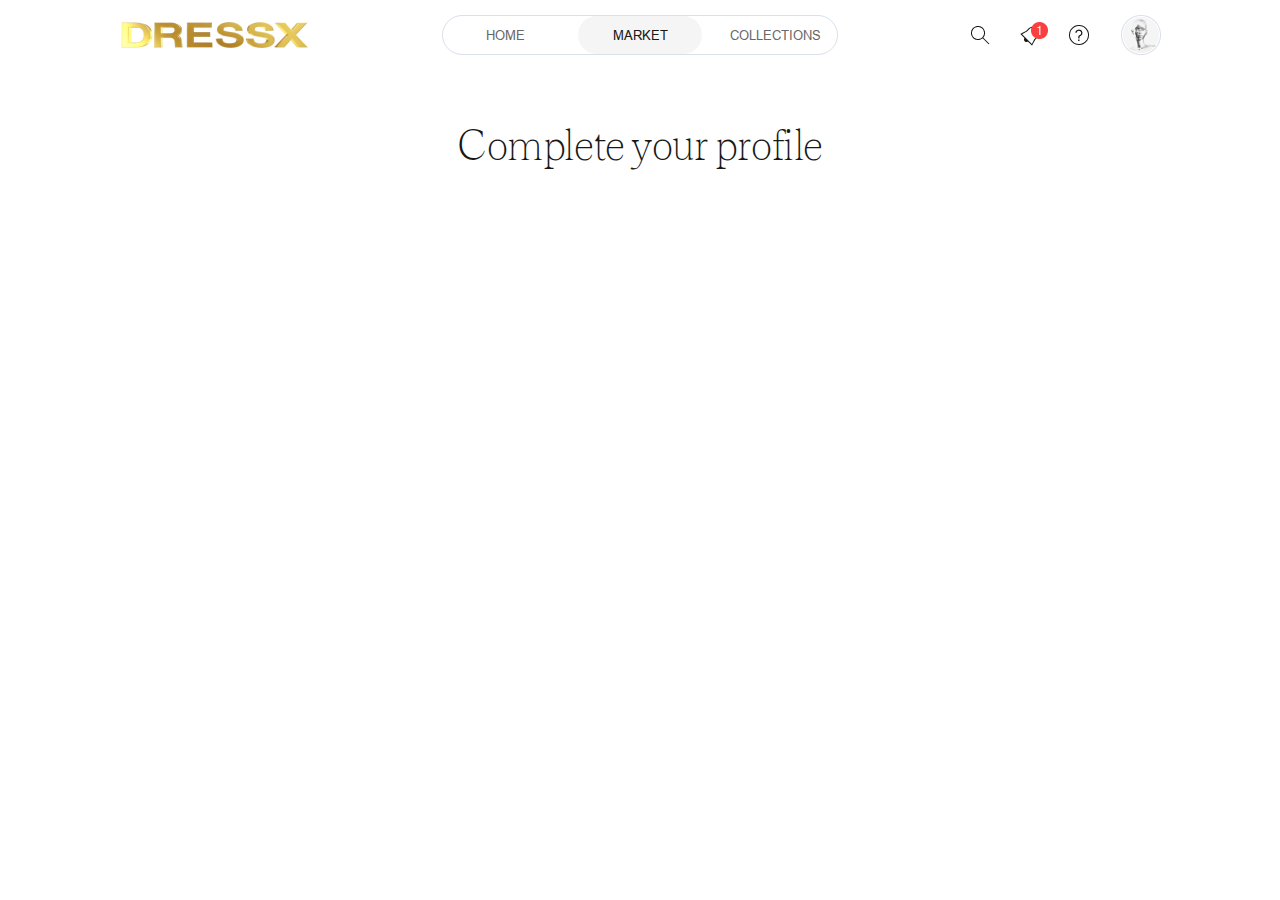
==== pages/complete-profile.html @ 87238ab1 "fix style for complete page" ====
<!DOCTYPE html>
<html lang="en">
<head>
  <meta charset="UTF-8">
  <title>Complete profile</title>
  <meta name="viewport"
        content="width=device-width, user-scalable=no, initial-scale=1.0, maximum-scale=1.0, minimum-scale=1.0">
  <meta http-equiv="X-UA-Compatible" content="ie=edge">
  <link rel="stylesheet" href="../normalize.css">
  <link rel="stylesheet" href="../css/style.css">
</head>
<body>
  <header class="header">
    <div class="burger">
      <span class="burger__item burger_top"></span>
      <span class="burger__item burger_bottom"></span>
    </div>
    <div class="logo">
      <a href="../index.html" class="logo__link">
        <img src="../assets/logo-header.png" alt="logo" class="logo__img">
      </a>
    </div>
    <div class="tabs">
      <div class="tabs__item">home</div>
      <div class="tabs__item tabs__item_active">market</div>
      <div class="tabs__item">collections</div>
    </div>
    <div class="login-block login-block_complete">
      <img class="login-block__search" src="../assets/icon-search.png" alt="search">
      <img class="login-block__notify" src="../assets/notifications.png" alt="notify">
      <img class="login-block__question" src="../assets/icon-question.png" alt="question">
      <img class="login-block__profile" src="../assets/Profile.png" alt="profile">
    </div>
  </header>
  <section class="complete-profile-block">
    <h2 class="complete-profile-block__title title">Complete your profile</h2>
  </section>
</body>
</html>
---- css/style.css ----
html {
  box-sizing: border-box;
  scroll-behavior: smooth; }

*, *::before, *::after {
  box-sizing: inherit; }

li {
  list-style-type: none; }

a {
  text-decoration: none;
  color: #181818; }

img {
  max-width: 100%;
  height: auto; }

body {
  margin: 0;
  overflow-x: hidden;
  color: #181818; }

ul,
h1,
h2,
h3,
h4,
h5,
h6 {
  padding: 0;
  margin: 0; }

button {
  cursor: pointer;
  color: #ffffff;
  border: none; }

.container {
  max-width: 1680px;
  min-height: 985px;
  margin: 0 auto; }

@font-face {
  font-family: 'Arial';
  src: url("../fonts/ArialMT.ttf");
  src: local(""), url("../fonts/ArialMT.woff") format("woff"); }
@font-face {
  font-family: 'Teodor-Thin';
  src: url("../fonts/Teodor-Thin.ttf");
  src: local(""), url("../fonts/Teodor-Thin.woff") format("woff"), url("../fonts/Teodor-Thin.woff2") format("woff2"); }
@font-face {
  font-family: 'TTHoves-Light';
  src: url("../fonts/TTHoves-Light.ttf");
  src: local(""), url("../fonts/Teodor-Thin.woff2") format("woff2"); }
@font-face {
  font-family: 'TTHoves-Regular';
  src: url("../fonts/TTHoves-Regular.ttf");
  src: local(""), url("../fonts/TTHoves-Regular.woff2") format("woff2"); }
.input {
  width: 348px;
  height: 61px;
  background: #F5F5F5;
  border: none;
  outline: #F5F5F5;
  font-family: "TTHoves-Regular", sans-serif;
  font-style: normal;
  font-weight: 400;
  font-size: 13px;
  padding-left: 15px;
  margin-bottom: 12px;
  letter-spacing: 0.02em;
  text-transform: uppercase;
  color: #686868; }

.btn {
  width: 348px;
  height: 49px;
  background: #4C0DCE;
  border-radius: 100px;
  font-family: "TTHoves-Regular", sans-serif;
  font-style: normal;
  font-weight: 400;
  font-size: 13px;
  line-height: 49px;
  text-transform: uppercase; }
  .btn_modify {
    margin-top: 7px; }
  .btn_login {
    position: relative; }
    .btn_login:before {
      content: url("../assets/fox-icon.png");
      position: absolute;
      top: 10.1px;
      left: 17.2px; }

@media (max-width: 480px) {
  .btn_login {
    width: 341px; }
    .btn_login:before {
      top: 9.4px;
      left: 18.5px; } }
.title {
  width: 100%;
  margin-bottom: 44.5px;
  font-family: "Teodor-Thin", sans-serif;
  font-style: normal;
  font-weight: 400;
  font-size: 45px;
  letter-spacing: -0.01em;
  text-align: center; }
  .title_modify {
    margin-bottom: -5.5px; }
  .title_login-modify {
    margin-bottom: 26px; }

.descr {
  font-family: "TTHoves-Regular", sans-serif;
  font-style: normal;
  font-weight: 400;
  font-size: 16px;
  padding: 19px 0 29.5px 0;
  line-height: 21.6px; }
  .descr_modify {
    text-align: center; }
  .descr_pt {
    padding-top: 19.6px; }

@media (max-width: 480px) {
  .title_login-modify {
    padding: 0 56px;
    margin-bottom: 20px;
    line-height: 45px; } }
.header {
  margin: 15px 120px;
  display: flex;
  justify-content: space-between;
  align-items: flex-start;
  flex-direction: row;
  flex-wrap: nowrap; }

.burger {
  display: none;
  width: 20px;
  height: 20px;
  position: relative; }
  .burger__item {
    position: absolute;
    width: 16px;
    height: 1px;
    background: #181818;
    left: 50%;
    transform: translateX(-50%); }
  .burger_top {
    top: 6.5px; }
  .burger_bottom {
    bottom: 7px; }

.logo, .login-block {
  width: 190px;
  height: 30px; }

.logo {
  margin: auto 0; }

.tabs {
  display: flex;
  justify-content: space-between;
  align-items: flex-start;
  flex-direction: row;
  flex-wrap: nowrap;
  width: 396px;
  height: 40px;
  border: 1px solid #DADFEB;
  border-radius: 70px; }
  .tabs__item {
    width: 124px;
    height: 100%;
    border-radius: 100px;
    color: #686868;
    font-family: "Arial", sans-serif;
    font-style: normal;
    font-weight: 400;
    font-size: 13px;
    text-transform: uppercase;
    text-align: center;
    line-height: 40px; }
    .tabs__item_active {
      background: #F5F5F5;
      color: #181818; }

.login-block {
  font-family: "TTHoves-Regular", sans-serif;
  font-style: normal;
  font-weight: 400;
  font-size: 13px;
  width: 190px;
  height: 20px;
  margin-top: auto;
  margin-bottom: auto;
  letter-spacing: 0.02em;
  text-transform: uppercase; }
  .login-block__inner {
    width: 152.2px;
    height: 20px;
    margin: auto 0 auto 40px;
    display: flex;
    justify-content: space-between;
    align-items: flex-start;
    flex-direction: row;
    flex-wrap: nowrap; }
  .login-block__login {
    padding-top: 5.2px;
    padding-right: 1.7px;
    color: #181818; }

.tabs_active {
  display: block; }

.links-block {
  width: 348px;
  margin: 49.2px auto 0 auto; }

@media (max-width: 1100px) {
  .header {
    margin: 20px 10px; } }
@media (max-width: 850px) {
  .burger {
    display: block; }

  .tabs,
  .login-block__question,
  .login-block__login {
    display: none; }

  .login-block,
  .login-block__inner {
    width: auto;
    margin: 0; }

  .logo {
    width: 139.33px;
    height: 22px;
    margin: 0 auto; }

  .question {
    margin-top: 11px; } }
.form-block {
  margin: 165px auto 0 auto;
  width: 348px; }

.form-block_hide {
  display: none; }

.form {
  width: 100%; }

.links-block__forgot {
  font-family: "TTHoves-Regular", sans-serif;
  font-style: normal;
  font-weight: 400;
  font-size: 13px;
  letter-spacing: 0.02em;
  text-transform: uppercase;
  color: #4C0DCE; }
.links-block__question {
  font-family: "TTHoves-Regular", sans-serif;
  font-style: normal;
  font-weight: 400;
  font-size: 16px;
  margin-top: 11px;
  color: #686868; }
  .links-block__question a {
    letter-spacing: 0.02em;
    text-transform: uppercase;
    font-size: 13px;
    margin-left: 3px;
    color: #4C0DCE; }

.forgot-form {
  width: 348px;
  margin: 205px auto 0 auto; }

.form__input-wrapper {
  width: 349px;
  height: 61px;
  background: #F5F5F5;
  padding: 10.4px 15px 0 15px;
  margin-bottom: 20px; }
  .form__input-wrapper div {
    font-family: "TTHoves-Regular", sans-serif;
    font-style: normal;
    font-weight: 400;
    font-size: 13px;
    letter-spacing: 0.02em;
    text-transform: uppercase;
    color: #686868; }
  .form__input-wrapper .form__input {
    font-family: "TTHoves-Regular", sans-serif;
    font-style: normal;
    font-weight: 400;
    font-size: 16px;
    width: 100%;
    border: none;
    outline: transparent;
    background: transparent;
    margin: 3.5px 0 0 -2px; }

.forgot-form_hide,
.thanks-block_hide,
.reset-pass-block_hide,
.success-block_hide {
  display: none; }

.thanks-block {
  width: 327px;
  margin: 321px auto 0 auto; }

.reset-pass-block {
  width: 349px;
  margin: 180px auto 0 auto; }

.success-block {
  width: 467px;
  margin: 280px auto 0 auto;
  text-align: center; }

.logo-page {
  width: 100%;
  min-height: 800px;
  background: url("../assets/login-bg.png") no-repeat; }

.connect {
  width: 421px;
  padding-top: 253px;
  margin: 0 auto;
  text-align: center; }
  .connect__descr, .connect__list {
    font-family: "Teodor-Light", sans-serif;
    font-style: normal;
    font-weight: 300;
    font-size: 20px;
    line-height: 26px;
    letter-spacing: -0.035em;
    color: #686868;
    margin-bottom: 28px; }
    .connect__descr span, .connect__list span {
      color: #4C0DCE; }
  .connect__descr {
    margin-bottom: 6px; }

@media (max-width: 480px) {
  .connect {
    width: 340px;
    margin: 0 auto;
    padding-top: 99px; }
    .connect__descr {
      padding: 0 38px; }
    .connect__list {
      margin-bottom: 19px; } }
@media (max-width: 360px) {
  .logo-page {
    width: 100%;
    min-height: 567px;
    background: url("../assets/login-bg-mob.png") no-repeat; } }
.footer {
  margin-top: 256.5px;
  padding: 53px 0 0 120px;
  min-height: 183px;
  background: rgba(255, 255, 255, 0.4);
  backdrop-filter: blur(12px);
  display: flex;
  justify-content: flex-start;
  align-items: flex-start;
  flex-direction: row;
  flex-wrap: nowrap; }
  .footer_copy {
    font-family: "Teodor-Light", sans-serif;
    font-style: normal;
    font-weight: 400;
    font-size: 11px;
    text-transform: uppercase;
    color: #686868;
    letter-spacing: -0.04em;
    margin-top: 14.4px; }

.col1 {
  margin-right: 165px; }

.col2 {
  margin-right: 170px;
  display: flex;
  justify-content: flex-start;
  align-items: flex-start;
  flex-direction: row;
  flex-wrap: nowrap; }

.info:first-child {
  margin-right: 188px; }
.info:last-child {
  margin-left: 119px; }
.info__item {
  text-transform: uppercase;
  margin-bottom: 8px; }
  .info__item:first-child {
    margin-bottom: 18px;
    font-family: "Teodor-Light", sans-serif;
    font-style: normal;
    font-weight: 300;
    font-size: 15px;
    color: #686868;
    opacity: .7; }
  .info__item a {
    font-family: "TTHoves-Regular", sans-serif;
    font-style: normal;
    font-weight: 400;
    font-size: 13px;
    letter-spacing: 0.02em; }

.info__item_mobile,
.social-block_mobile {
  display: none; }

.social-block {
  width: 171px;
  display: flex;
  justify-content: space-between;
  align-items: flex-start;
  flex-direction: row;
  flex-wrap: nowrap; }

.social-block-title {
  margin-bottom: 21px;
  font-family: "Teodor-Light", sans-serif;
  font-style: normal;
  font-weight: 300;
  font-size: 15px;
  color: #686868;
  opacity: .7;
  text-transform: uppercase;
  letter-spacing: -0.03em; }

@media (max-width: 1550px) {
  .col1 {
    margin-right: 65px; }

  .col2 {
    margin-right: 70px; } }
@media (max-width: 1310px) {
  .info:first-child {
    margin-right: 88px; }
  .info:last-child {
    margin-left: 88px; } }
@media (max-width: 1180px) {
  .col1,
  .col2 {
    margin-right: 30px; } }
@media (max-width: 1100px) {
  .footer {
    padding: 53px 0 0 10px; } }
@media (max-width: 980px) {
  .info:first-child {
    margin-right: 15px; }
  .info:last-child {
    margin-left: 15px; } }
@media (max-width: 830px) {
  .info__item_mobile,
  .social-block_mobile {
    display: block; }

  .social-block {
    width: 303px; }

  .social-block-title {
    display: none; }

  .footer {
    display: flex;
    justify-content: flex-start;
    align-items: center;
    flex-direction: column-reverse;
    flex-wrap: nowrap;
    margin-top: 125px;
    padding: 10px; }

  .col3 {
    order: -1; }

  .col1 {
    order: -2;
    margin-right: 0; }

  .col2 {
    margin-right: 0; }

  .social-block {
    margin-bottom: 15px; } }
@media (max-width: 470px) {
  .info__item:first-child {
    display: none; }

  .info__item_mobile {
    display: block; }

  .info_desktop {
    display: none; }

  .footer {
    display: flex;
    justify-content: flex-start;
    align-items: flex-start;
    flex-direction: column-reverse;
    flex-wrap: nowrap;
    margin-top: 101px;
    padding-top: 29.2px;
    padding-bottom: 29px; }

  .col2 {
    display: flex;
    justify-content: flex-start;
    align-items: flex-start;
    flex-direction: column;
    flex-wrap: nowrap; }
    .col2 .info:last-child {
      margin-left: 0; }
    .col2 .info:first-child {
      margin-right: 0; }

  .social-block {
    margin-top: 23px; }

  .footer__logo {
    margin-top: 11px; }

  .footer_copy {
    margin-top: 6px; } }
.sing-up-block {
  margin-top: 80px; }

.wrapper-sing-up {
  margin: 0 auto;
  max-width: 1076px;
  padding-top: 19px;
  display: flex;
  justify-content: flex-start;
  align-items: flex-start;
  flex-direction: row;
  flex-wrap: nowrap; }

.phone-banner {
  width: 419.41px; }

.activity-block {
  width: 452px;
  margin: 132px 0 0 126.59px;
  letter-spacing: -0.03em; }
  .activity-block_question {
    font-family: "Teodor-Thin", sans-serif;
    font-style: normal;
    font-weight: 400;
    font-size: 35px;
    margin-bottom: 27px; }
  .activity-block_yes, .activity-block_no {
    width: 270px;
    height: 49px;
    background: transparent;
    border-radius: 100px;
    font-family: "Teodor-Thin", sans-serif;
    font-style: normal;
    font-weight: 400;
    font-size: 13px;
    text-transform: uppercase;
    margin-bottom: 12px; }
  .activity-block_yes {
    background: #4C0DCE; }
  .activity-block_no {
    border: 1px solid #181818;
    color: #181818; }

.sing-up-block_hide,
.create-profile_hide,
.sing-up-next_hide,
.create-profile-modify_hide {
  display: none; }

.create-profile {
  margin-top: 80px; }

.form-block {
  width: 348px;
  margin: 0 auto; }

.form-profile {
  width: 100%; }
  .form-profile__instruction {
    margin: -3.6px 0 19px 0; }
  .form-profile span {
    display: inline-block;
    font-family: "TTHoves-Regular", sans-serif;
    font-style: normal;
    font-weight: 400;
    font-size: 14px; }
  .form-profile__danger {
    font-family: "TTHoves-Regular", sans-serif;
    font-style: normal;
    font-weight: 400;
    font-size: 16px;
    margin: 9px 0 17.5px 0;
    line-height: 21.6px; }
    .form-profile__danger span {
      font-family: "TTHoves-Regular", sans-serif;
      font-style: normal;
      font-weight: 400;
      font-size: 13px;
      text-transform: uppercase;
      letter-spacing: 0.02em;
      color: #4C0DCE; }
  .form-profile_btn a {
    color: #ffffff; }

.sing-up-next {
  margin-top: 80px; }
  .sing-up-next li {
    list-style-type: decimal;
    list-style-position: inside; }

.next {
  display: flex;
  justify-content: flex-start;
  align-items: flex-start;
  flex-direction: row;
  flex-wrap: nowrap; }
  .next__phone {
    margin-top: 16px;
    margin-left: 120px;
    padding: 43.46px 59px 0 40px;
    width: 637px;
    height: 502px;
    background: radial-gradient(85.06% 85.06% at 51.81% 20.42%, rgba(255, 255, 255, 0) 0%, rgba(162, 162, 162, 0.2) 100%) #F5F5F5;
    display: flex;
    justify-content: flex-start;
    align-items: flex-start;
    flex-direction: row;
    flex-wrap: nowrap; }
  .next__descr {
    width: 235px;
    margin: 121px 44px 0 0; }
  .next__question {
    font-family: "Teodor-Thin", sans-serif;
    font-style: normal;
    font-weight: 300;
    font-size: 15px;
    letter-spacing: 0.02em; }
    .next__question span {
      display: inline-block; }
  .next__instruction {
    font-family: "TTHoves-Light", sans-serif;
    font-style: normal;
    font-weight: 400;
    font-size: 16px;
    margin: 36.2px 0 0 0;
    padding-left: 6px; }
  .next__item {
    margin-bottom: 3.5px;
    letter-spacing: 0.02em; }
    .next__item span {
      margin-left: -9px; }
  .next__banner {
    width: 259px;
    position: relative; }
  .next__banner-phone-email {
    width: 314.06px;
    height: 75px;
    position: absolute;
    background: #FFFFFF;
    box-shadow: 0px 0px 2px #B8C7FF;
    border-radius: 22.5px;
    top: 146px;
    left: -27.8px;
    padding: 19.71px 0 0 18.75px; }
  .next__email {
    font-family: "TTHoves-Regular", sans-serif;
    font-style: normal;
    font-weight: 600;
    font-size: 10.31px;
    text-transform: uppercase;
    letter-spacing: 0.03em;
    color: #A4ACBF; }
  .next__domain {
    font-family: "TTHoves-Regular", sans-serif;
    font-style: normal;
    font-weight: 600;
    font-size: 16.87px;
    color: #181818;
    margin-top: 7px; }
  .next__form {
    width: 420px;
    margin: 153px 0 0 91px;
    letter-spacing: -0.02em;
    line-height: 35px; }
  .next__input {
    margin-bottom: 19px; }
  .next__title {
    font-family: "TTHoves-Light", sans-serif;
    font-style: normal;
    font-weight: 400;
    font-size: 35px;
    margin-bottom: 31px; }

.form-profile-modify {
  margin-bottom: 12px;
  position: relative; }
  .form-profile-modify:after {
    content: 'change';
    position: absolute;
    top: 23px;
    right: 16.4px;
    font-family: "TTHoves-Regular", sans-serif;
    font-style: normal;
    font-weight: 400;
    font-size: 13px;
    letter-spacing: 0.02em;
    text-transform: uppercase;
    color: #4C0DCE; }

.verify-block {
  margin: 389px auto 0 auto;
  width: 675px;
  text-align: center; }
  .verify-block__email {
    font-family: "TTHoves-Regular", sans-serif;
    font-style: normal;
    font-weight: 300;
    font-size: 25px;
    margin-top: -39px;
    letter-spacing: -0.02em; }
  .verify-block__descr {
    font-family: "TTHoves-Regular", sans-serif;
    font-style: normal;
    font-weight: 400;
    font-size: 16px;
    line-height: 21.6px;
    margin-top: 43px; }
    .verify-block__descr span {
      font-family: "TTHoves-Regular", sans-serif;
      font-style: normal;
      font-weight: 400;
      font-size: 13px;
      color: #4C0DCE;
      letter-spacing: 0.02em;
      text-transform: uppercase; }

.login-block_complete {
  height: auto;
  display: flex;
  justify-content: flex-start;
  align-items: center;
  flex-direction: row;
  flex-wrap: nowrap; }
  .login-block_complete .login-block__search {
    margin-right: 30px; }
  .login-block_complete .login-block__notify {
    margin: -2.5px 21px 0 0; }
  .login-block_complete .login-block__question {
    margin-right: 32px; }

.invite-to-connect-block {
  margin: 243px auto  0 auto;
  text-align: center;
  width: 543px; }
  .invite-to-connect-block__descr {
    font-family: "TTHoves-Regular", sans-serif;
    font-style: normal;
    font-weight: 300;
    font-size: 25px;
    letter-spacing: -0.03em;
    margin: -36.6px auto 49px auto;
    line-height: 32px; }
  .invite-to-connect-block__btn {
    background: transparent;
    border: 1px solid #181818;
    border-radius: 100px;
    color: #181818;
    padding-top: 0;
    font-size: 13.5px;
    position: relative; }
    .invite-to-connect-block__btn:after {
      content: url("../assets/fox-complete.png");
      position: absolute;
      top: 4.5px;
      right: 12.4px; }
  .invite-to-connect-block__question {
    font-family: "TTHoves-Regular", sans-serif;
    font-style: normal;
    font-weight: 400;
    font-size: 16px;
    margin-top: 80px;
    line-height: 21.6px; }
  .invite-to-connect-block__install {
    font-family: "TTHoves-Regular", sans-serif;
    font-style: normal;
    font-weight: 400;
    font-size: 13px;
    color: #4C0DCE;
    letter-spacing: 0.02em;
    line-height: 16.9px;
    text-transform: uppercase;
    margin-top: 6px; }

.complete-profile-block {
  width: 711px;
  margin: 65px auto 0 auto; }

/*# sourceMappingURL=style.css.map */
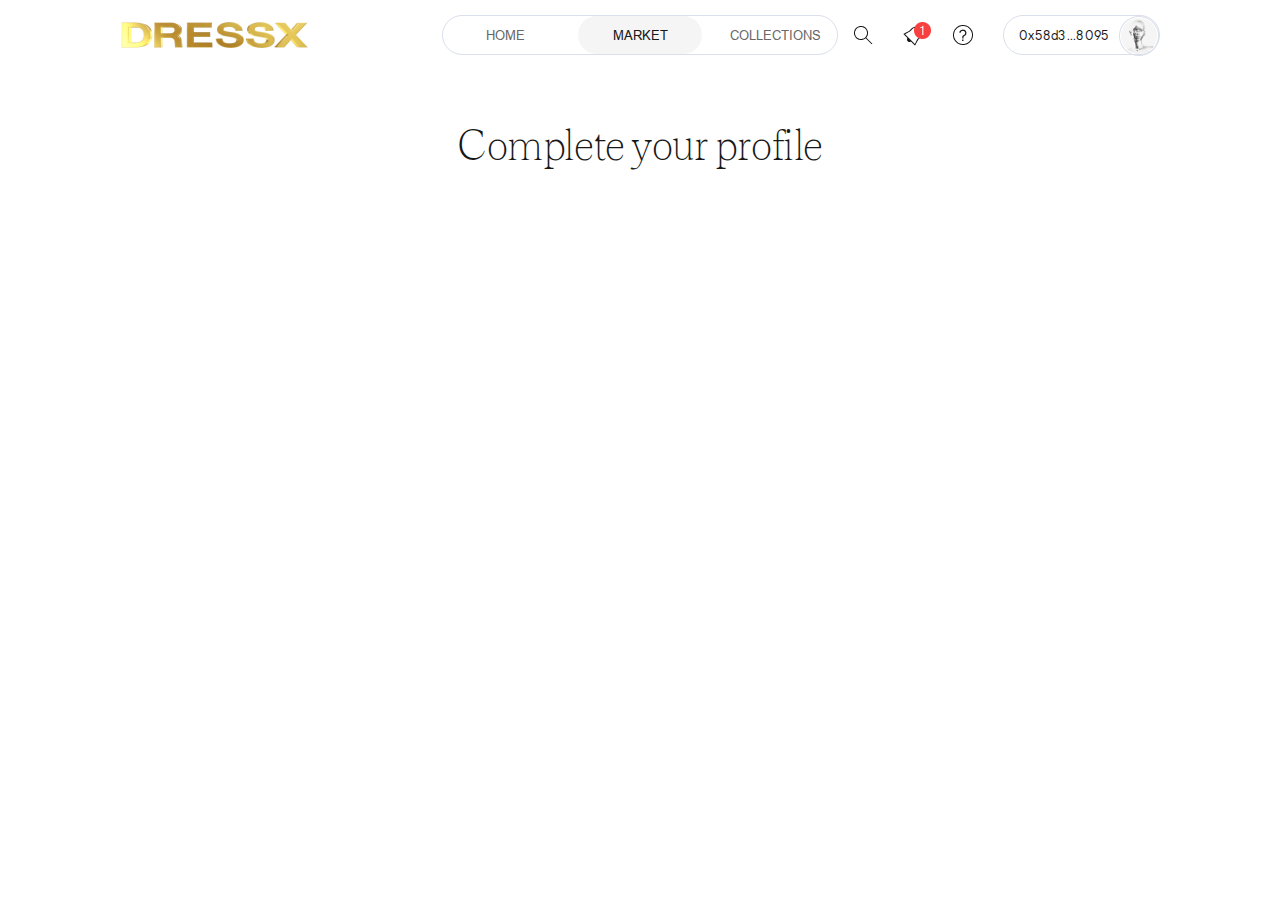
==== commit 1a7169d9: "add style for header complete profile" ====
--- a/pages/complete-profile.html
+++ b/pages/complete-profile.html
@@ -15,7 +15,7 @@
       <span class="burger__item burger_top"></span>
       <span class="burger__item burger_bottom"></span>
     </div>
-    <div class="logo">
+    <div class="logo logo_complete-profile">
       <a href="../index.html" class="logo__link">
         <img src="../assets/logo-header.png" alt="logo" class="logo__img">
       </a>
@@ -25,11 +25,14 @@
       <div class="tabs__item tabs__item_active">market</div>
       <div class="tabs__item">collections</div>
     </div>
-    <div class="login-block login-block_complete">
-      <img class="login-block__search" src="../assets/icon-search.png" alt="search">
-      <img class="login-block__notify" src="../assets/notifications.png" alt="notify">
-      <img class="login-block__question" src="../assets/icon-question.png" alt="question">
-      <img class="login-block__profile" src="../assets/Profile.png" alt="profile">
+    <div class="login-block_complete-profile">
+      <img class="login-block_complete-profile__search" src="../assets/icon-search.png" alt="search">
+      <img class="login-block_complete-profile__notify" src="../assets/notifications.png" alt="notify">
+      <img class="login-block_complete-profile__question" src="../assets/icon-question.png" alt="question">
+      <div class="login-block_complete-profile__border">
+        <div class="login-block_complete-profile__status">0x58d3...8095</div>
+        <img class="login-block_complete-profile__profile" src="../assets/Profile.png" alt="profile">
+      </div>
     </div>
   </header>
   <section class="complete-profile-block">
--- a/css/style.css
+++ b/css/style.css
@@ -807,6 +807,41 @@
     text-transform: uppercase;
     margin-top: 6px; }
 
+.logo_complete-profile {
+  width: 307px; }
+
+.login-block_complete-profile {
+  width: 307px;
+  display: flex;
+  justify-content: flex-start;
+  align-items: center;
+  flex-direction: row;
+  flex-wrap: nowrap; }
+  .login-block_complete-profile__search {
+    margin-right: 30px; }
+  .login-block_complete-profile__notify {
+    margin: -3px 21.6px 0 0; }
+  .login-block_complete-profile__border {
+    border: 1px solid #DADFEB;
+    border-radius: 70px;
+    display: flex;
+    justify-content: flex-end;
+    align-items: flex-start;
+    flex-direction: row;
+    flex-wrap: nowrap;
+    width: 157px;
+    height: 40px; }
+  .login-block_complete-profile__question {
+    margin-right: 30px; }
+  .login-block_complete-profile__status {
+    font-family: "TTHoves-Regular", sans-serif;
+    font-style: normal;
+    font-weight: 400;
+    font-size: 13px;
+    line-height: 40px;
+    margin-right: 9.2px;
+    letter-spacing: 0.02em; }
+
 .complete-profile-block {
   width: 711px;
   margin: 65px auto 0 auto; }
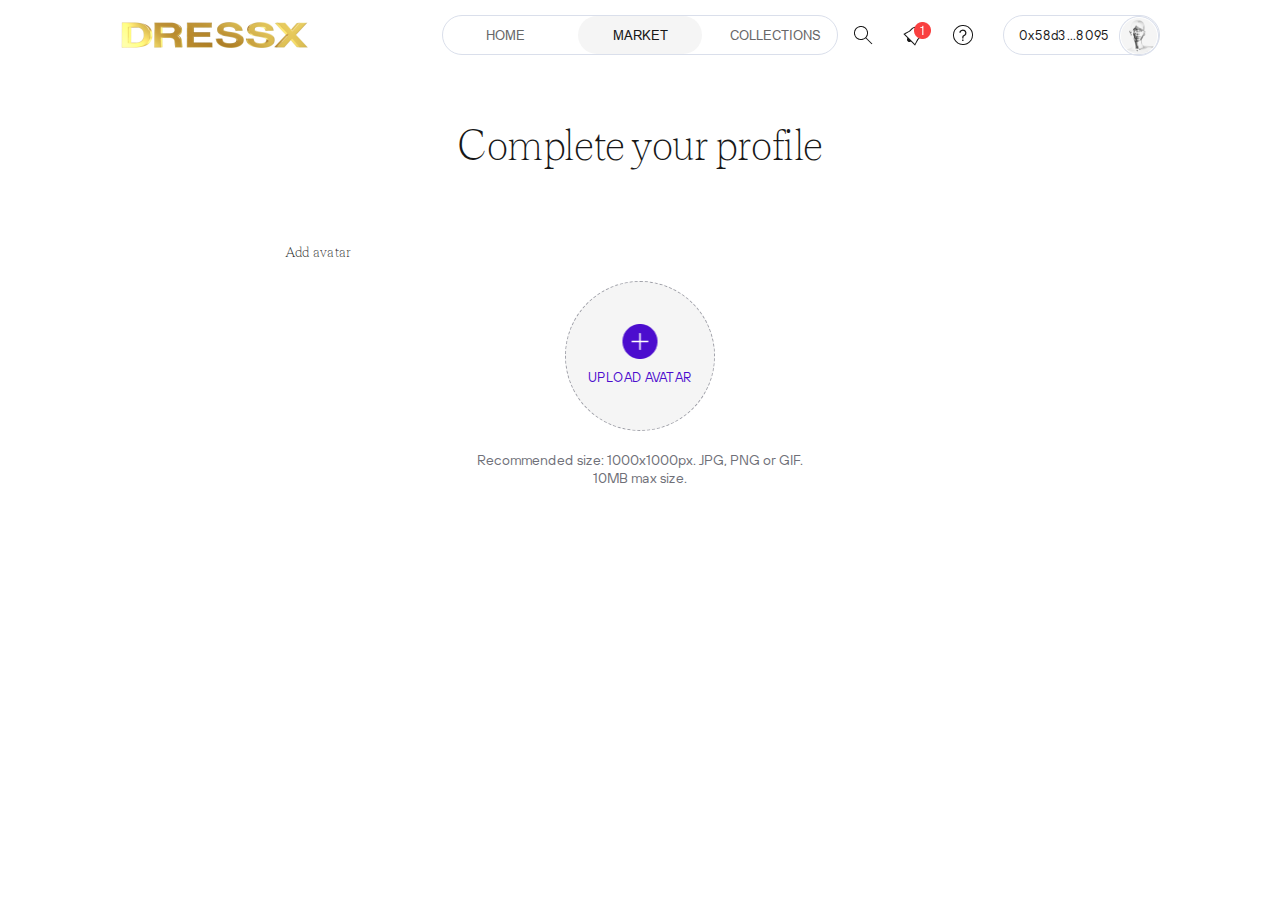
==== commit 6f2ad64a: "add style for upload avatar" ====
--- a/pages/complete-profile.html
+++ b/pages/complete-profile.html
@@ -37,6 +37,17 @@
   </header>
   <section class="complete-profile-block">
     <h2 class="complete-profile-block__title title">Complete your profile</h2>
+    <div class="add-avatar">
+      <div class="add-avatar__title">Add avatar</div>
+      <label class="add-avatar__label custom-file-upload">
+        <input class="add-avatar__input" type="file"/>
+        upload avatar
+      </label>
+      <div class="add-avatar__recommended recommended">
+        <span>Recommended size: 1000x1000px. JPG, PNG or GIF.</span>
+        <span>10MB max size.</span>
+      </div>
+    </div>
   </section>
 </body>
 </html>
--- a/css/style.css
+++ b/css/style.css
@@ -844,6 +844,55 @@
 
 .complete-profile-block {
   width: 711px;
-  margin: 65px auto 0 auto; }
+  margin: 65px auto 0 auto;
+  font-family: "Teodor-Thin", sans-serif;
+  font-style: normal;
+  font-weight: 300;
+  font-size: 15px;
+  letter-spacing: 0.02em; }
+
+.add-avatar {
+  margin-top: 72px;
+  text-align: center; }
+  .add-avatar__title {
+    text-align: left; }
+  .add-avatar__label {
+    display: inline-block;
+    width: 150px;
+    height: 150px;
+    border: 1px dashed #A0A1A9;
+    border-radius: 100px;
+    margin: 20px 0;
+    padding-top: 89px;
+    background: #F5F5F5;
+    cursor: pointer;
+    font-family: "TTHoves-Regular", sans-serif;
+    font-style: normal;
+    font-weight: 400;
+    font-size: 13px;
+    text-align: center;
+    letter-spacing: 0.02em;
+    text-transform: uppercase;
+    color: #4C0DCE;
+    position: relative; }
+    .add-avatar__label:before {
+      position: absolute;
+      content: url("../assets/cross-btn.png");
+      top: 42px;
+      left: 50%;
+      transform: translateX(-50%); }
+  .add-avatar__input {
+    display: none; }
+
+.recommended {
+  font-family: "TTHoves-Regular", sans-serif;
+  font-style: normal;
+  font-weight: 400;
+  font-size: 14px;
+  color: #6F7078;
+  line-height: 18.2px;
+  letter-spacing: 0.00em; }
+  .recommended span {
+    display: block; }
 
 /*# sourceMappingURL=style.css.map */
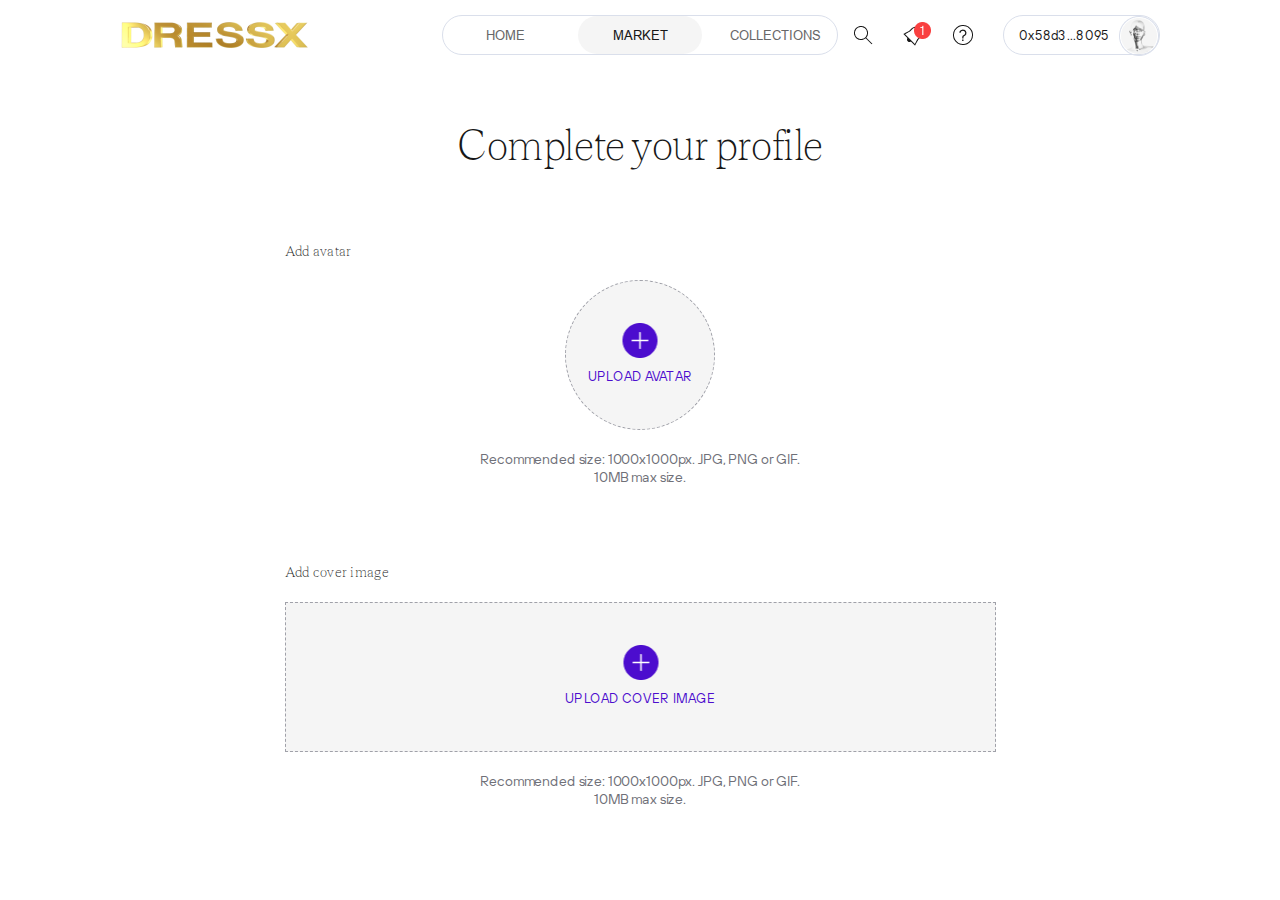
==== commit dc3636ac: "add style for upload cover image" ====
--- a/pages/complete-profile.html
+++ b/pages/complete-profile.html
@@ -37,17 +37,30 @@
   </header>
   <section class="complete-profile-block">
     <h2 class="complete-profile-block__title title">Complete your profile</h2>
-    <div class="add-avatar">
-      <div class="add-avatar__title">Add avatar</div>
-      <label class="add-avatar__label custom-file-upload">
-        <input class="add-avatar__input" type="file"/>
-        upload avatar
-      </label>
-      <div class="add-avatar__recommended recommended">
-        <span>Recommended size: 1000x1000px. JPG, PNG or GIF.</span>
-        <span>10MB max size.</span>
+    <form action="#">
+      <div class="add-avatar">
+        <h3 class="add-avatar__title title-input">Add avatar</h3>
+        <label class="add-avatar__label">
+          <input class="add-avatar__input" type="file" accept=".jpg,.png, .gif"/>
+          upload avatar
+        </label>
+        <div class="add-avatar__recommended recommended">
+          <span>Recommended size: 1000x1000px. JPG, PNG or GIF.</span>
+          <span>10MB max size.</span>
+        </div>
       </div>
-    </div>
+      <div class="add-cover-image">
+        <h3 class="add-cover-image__title title-input">Add cover image</h3>
+        <label class="add-cover-image__label">
+          <input class="add-cover-image__input" type="file" accept=".jpg,.png, .gif"/>
+          upload cover image
+        </label>
+        <div class="add-cover-image__recommended recommended">
+          <span>Recommended size: 1000x1000px. JPG, PNG or GIF.</span>
+          <span>10MB max size.</span>
+        </div>
+      </div>
+    </form>
   </section>
 </body>
 </html>
--- a/css/style.css
+++ b/css/style.css
@@ -810,6 +810,14 @@
 .logo_complete-profile {
   width: 307px; }
 
+.title-input {
+  font-family: "Teodor-Thin", sans-serif;
+  font-style: normal;
+  font-weight: 300;
+  font-size: 15px;
+  letter-spacing: 0.02em;
+  text-align: left; }
+
 .login-block_complete-profile {
   width: 307px;
   display: flex;
@@ -852,10 +860,8 @@
   letter-spacing: 0.02em; }
 
 .add-avatar {
-  margin-top: 72px;
+  margin-top: 71px;
   text-align: center; }
-  .add-avatar__title {
-    text-align: left; }
   .add-avatar__label {
     display: inline-block;
     width: 150px;
@@ -891,8 +897,40 @@
   font-size: 14px;
   color: #6F7078;
   line-height: 18.2px;
-  letter-spacing: 0.00em; }
+  letter-spacing: -0.01em; }
   .recommended span {
     display: block; }
 
+.add-cover-image {
+  margin-top: 78px;
+  text-align: center; }
+  .add-cover-image__label {
+    width: 100%;
+    height: 150px;
+    display: inline-block;
+    background: #F5F5F5;
+    border: 1px dashed #A0A1A9;
+    margin-top: 20px;
+    color: #4C0DCE;
+    text-align: center;
+    letter-spacing: 0.02em;
+    text-transform: uppercase;
+    font-family: "TTHoves-Regular", sans-serif;
+    font-style: normal;
+    font-weight: 400;
+    font-size: 13px;
+    line-height: 16.9px;
+    padding-top: 88px;
+    position: relative; }
+    .add-cover-image__label:before {
+      content: url("../assets/cross-btn.png");
+      top: 42px;
+      left: 50.2%;
+      transform: translateX(-50%);
+      position: absolute; }
+  .add-cover-image__input {
+    display: none; }
+  .add-cover-image__recommended {
+    margin-top: 20px; }
+
 /*# sourceMappingURL=style.css.map */
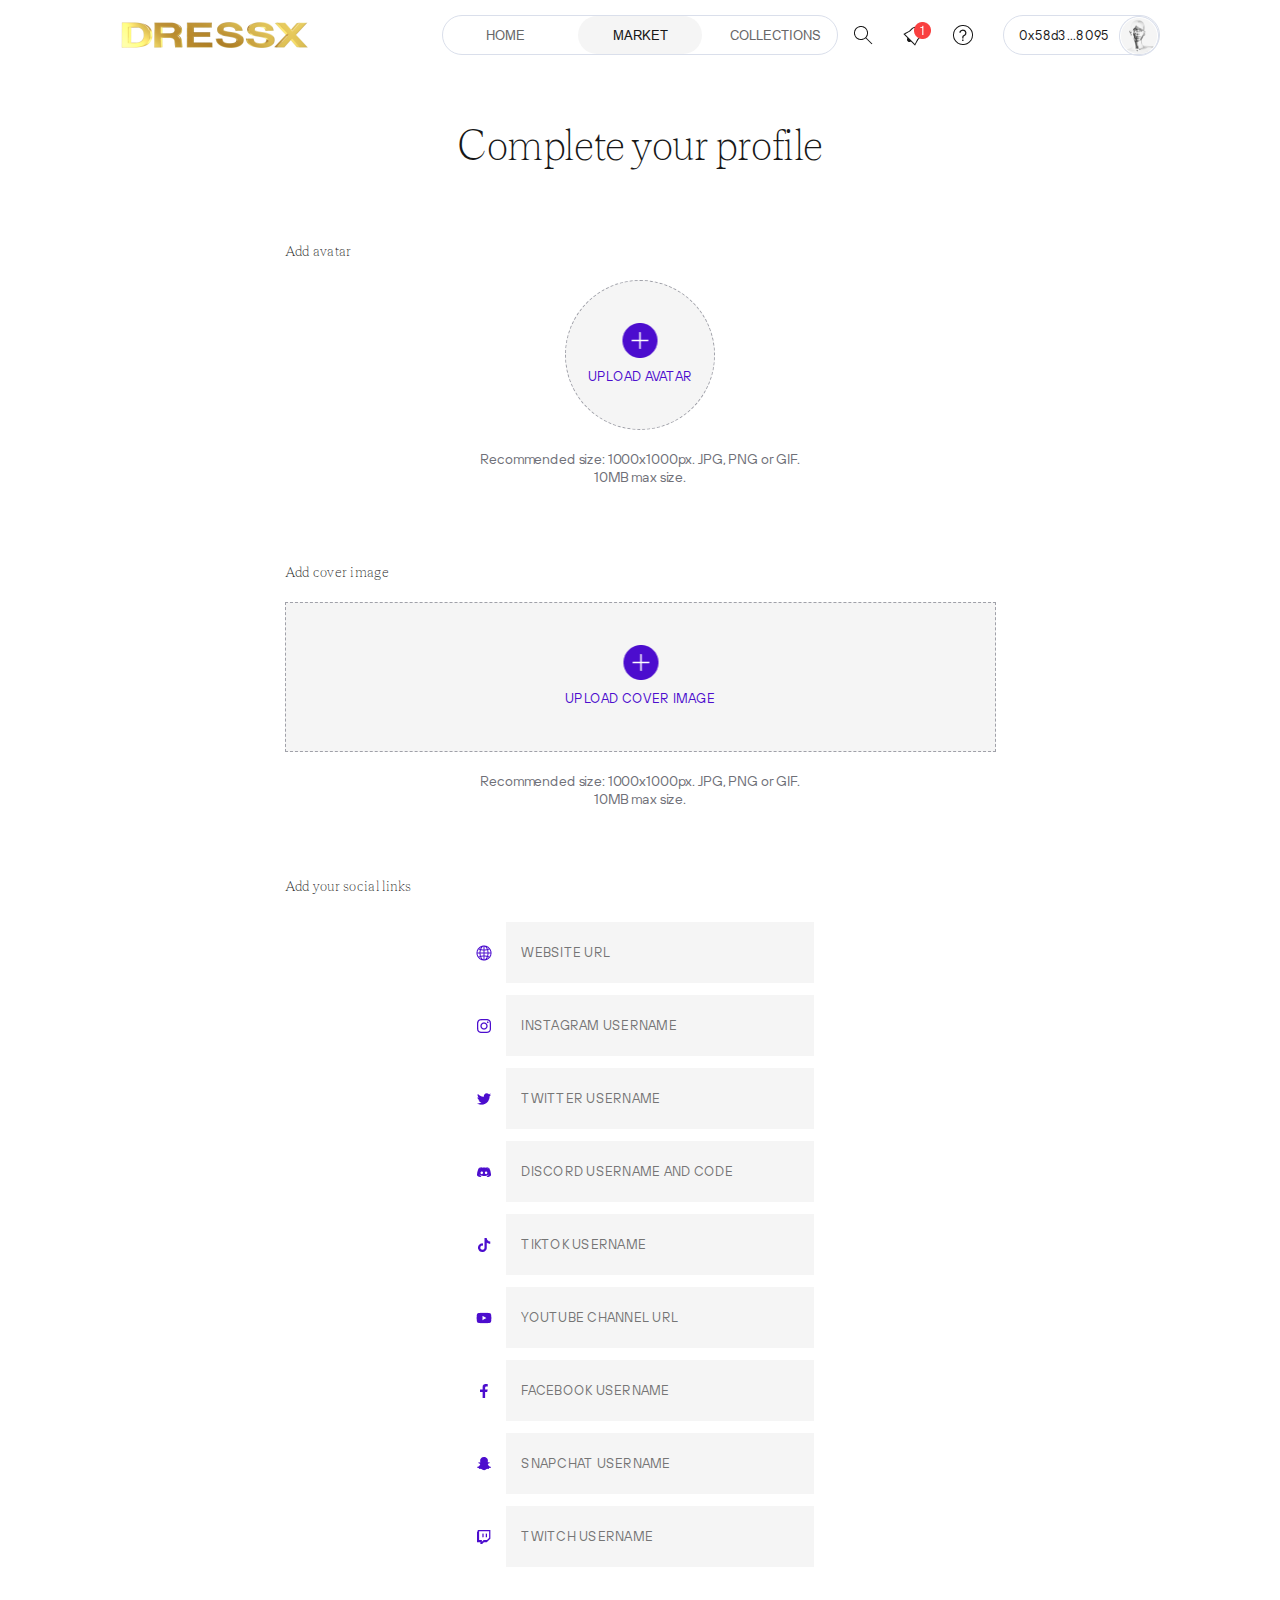
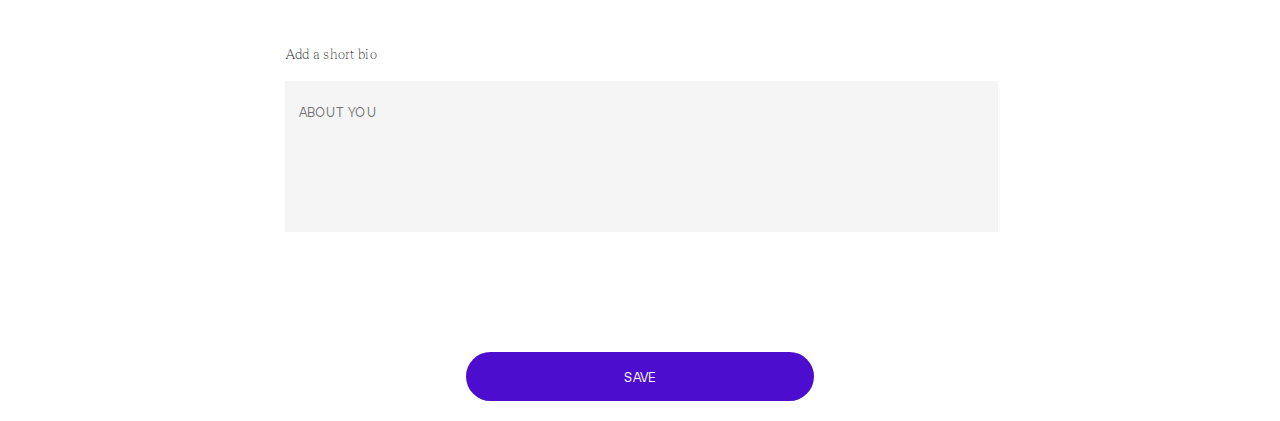
==== commit 92cc2787: "add style for page complete your profile" ====
--- a/pages/complete-profile.html
+++ b/pages/complete-profile.html
@@ -37,7 +37,7 @@
   </header>
   <section class="complete-profile-block">
     <h2 class="complete-profile-block__title title">Complete your profile</h2>
-    <form action="#">
+    <form action="#" class="complete-profile-block__form">
       <div class="add-avatar">
         <h3 class="add-avatar__title title-input">Add avatar</h3>
         <label class="add-avatar__label">
@@ -60,6 +60,50 @@
           <span>10MB max size.</span>
         </div>
       </div>
+      <div class="add-social-links">
+        <h3 class="add-social-links__title title-input">Add your social links</h3>
+        <div class="input_wrapper">
+          <img class="add-social-links__icon" src="../social-icons/complete-page/web.png" alt="web">
+          <input type="text" class="add-social-links__input input" placeholder="Website url">
+        </div>
+        <div class="input_wrapper">
+          <img class="add-social-links__icon" src="../social-icons/complete-page/instagram.png" alt="instagram">
+          <input type="text" class="add-social-links__input input" placeholder="instagram username">
+        </div>
+        <div class="input_wrapper">
+          <img class="add-social-links__icon" src="../social-icons/complete-page/twitter.png" alt="twitter">
+          <input type="text" class="add-social-links__input input" placeholder="twitter username">
+        </div>
+        <div class="input_wrapper">
+          <img class="add-social-links__icon" src="../social-icons/complete-page/discord.png" alt="discord">
+          <input type="text" class="add-social-links__input input" placeholder="discord username and code">
+        </div>
+        <div class="input_wrapper">
+          <img class="add-social-links__icon" src="../social-icons/complete-page/tik-tok.png" alt="tik tok">
+          <input type="text" class="add-social-links__input input" placeholder="tiktok username">
+        </div>
+        <div class="input_wrapper">
+          <img class="add-social-links__icon" src="../social-icons/complete-page/you-tube.png" alt="youtube">
+          <input type="text" class="add-social-links__input input" placeholder="youtube channel url">
+        </div>
+        <div class="input_wrapper">
+          <img class="add-social-links__icon" src="../social-icons/complete-page/fb.png" alt="fb">
+          <input type="text" class="add-social-links__input input" placeholder="facebook username">
+        </div>
+        <div class="input_wrapper">
+          <img class="add-social-links__icon" src="../social-icons/complete-page/snapchat.png" alt="snapchat">
+          <input type="text" class="add-social-links__input input" placeholder="snapchat username">
+        </div>
+        <div class="input_wrapper">
+          <img class="add-social-links__icon" src="../social-icons/complete-page/twitch.png" alt="twitch">
+          <input type="text" class="add-social-links__input input" placeholder="twitch username">
+        </div>
+      </div>
+      <div class="add-a-short-bio">
+        <h3 class="add-a-short-bio__title title-input">Add a short bio</h3>
+        <textarea class="add-a-short-bio__textarea" placeholder="about you"></textarea>
+        <button class="btn">Save</button>
+      </div>
     </form>
   </section>
 </body>
--- a/css/style.css
+++ b/css/style.css
@@ -615,8 +615,11 @@
       text-transform: uppercase;
       letter-spacing: 0.02em;
       color: #4C0DCE; }
-  .form-profile_btn a {
-    color: #ffffff; }
+  .form-profile_btn {
+    padding: 0; }
+    .form-profile_btn a {
+      color: #ffffff;
+      display: block; }
 
 .sing-up-next {
   margin-top: 80px; }
@@ -781,14 +784,17 @@
     border: 1px solid #181818;
     border-radius: 100px;
     color: #181818;
-    padding-top: 0;
+    padding: 0;
     font-size: 13.5px;
     position: relative; }
     .invite-to-connect-block__btn:after {
       content: url("../assets/fox-complete.png");
       position: absolute;
       top: 4.5px;
-      right: 12.4px; }
+      right: 12.4px;
+      z-index: -1; }
+    .invite-to-connect-block__btn a {
+      display: block; }
   .invite-to-connect-block__question {
     font-family: "TTHoves-Regular", sans-serif;
     font-style: normal;
@@ -933,4 +939,39 @@
   .add-cover-image__recommended {
     margin-top: 20px; }
 
+.add-social-links {
+  margin-top: 70px; }
+  .add-social-links__title {
+    margin-bottom: 27px; }
+  .add-social-links__icon {
+    margin: 0 11px -3.5px 25px; }
+  .add-social-links__input {
+    width: 308px;
+    padding-left: 15px; }
+  .add-social-links .input_wrapper {
+    width: 378px;
+    margin: 0 auto; }
+
+.add-a-short-bio {
+  margin: 67px 0 20px 0;
+  text-align: center; }
+  .add-a-short-bio__textarea {
+    width: 713px;
+    height: 151px;
+    background: #f5f5f5;
+    outline: #f5f5f5;
+    border: none;
+    margin-top: 17px;
+    resize: none;
+    margin-bottom: 116px;
+    font-family: "TTHoves-Regular", sans-serif;
+    font-style: normal;
+    font-weight: 400;
+    font-size: 13px;
+    font-family: "TTHoves-Regular", sans-serif;
+    letter-spacing: 0.02em;
+    text-transform: uppercase;
+    color: #686868;
+    padding: 25.5px 14px; }
+
 /*# sourceMappingURL=style.css.map */
